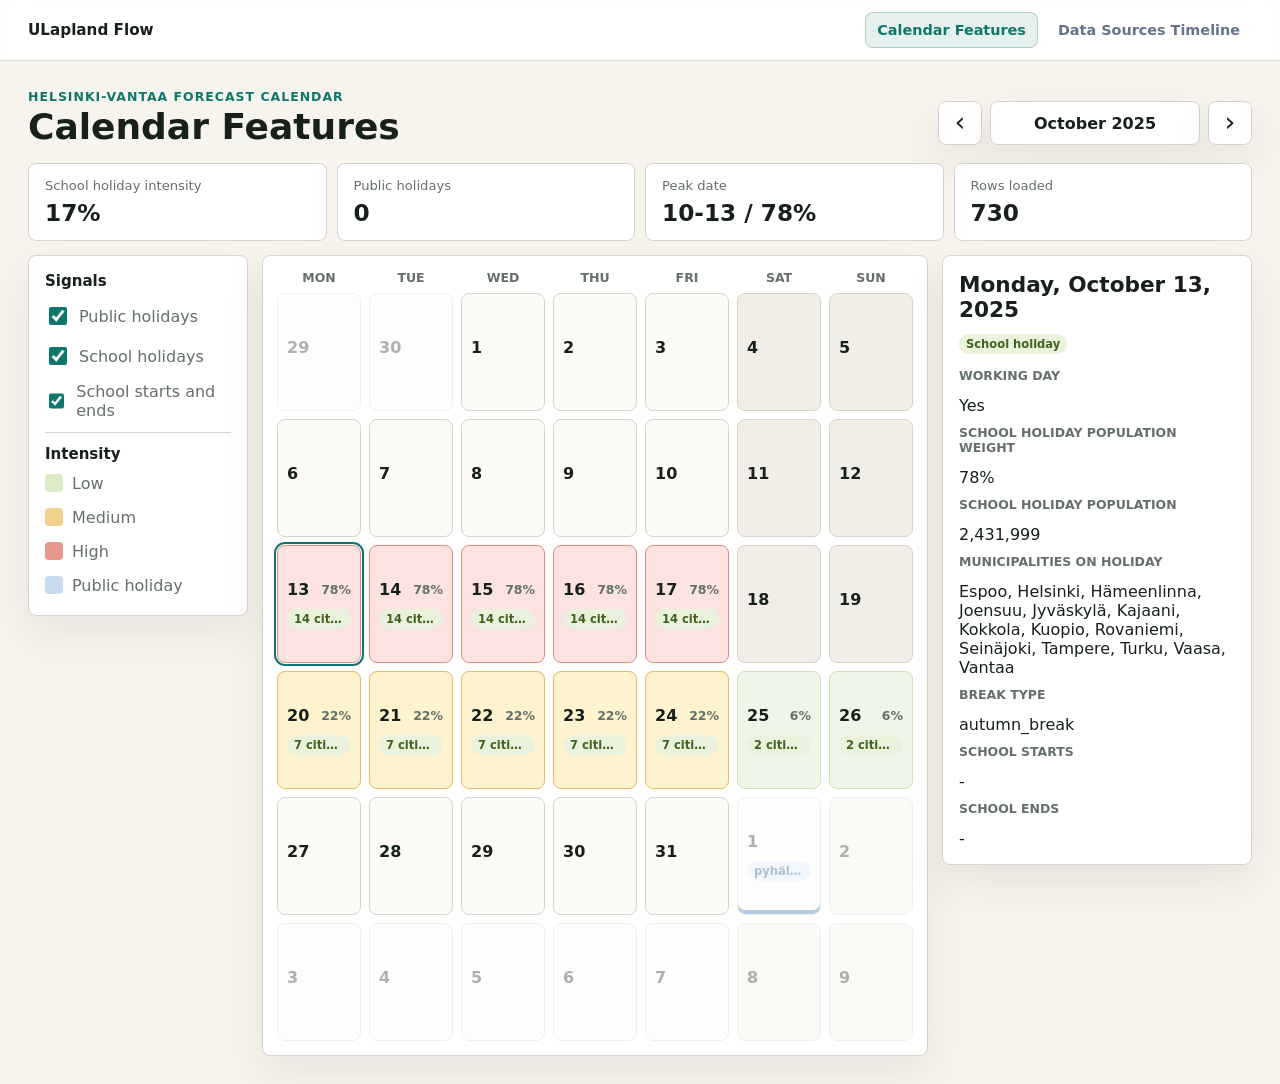
==== tools/calendar/index.html @ f5185acd "init" ====
<!doctype html>
<html lang="en">
  <head>
    <meta charset="utf-8">
    <meta name="viewport" content="width=device-width, initial-scale=1">
    <title>Calendar Features | ULapland Flow</title>
    <link rel="stylesheet" href="../../shared/site.css">
    <link rel="stylesheet" href="styles.css">
  </head>
  <body>
    <nav class="site-nav" aria-label="Tool selection">
      <div class="site-nav__inner">
        <a class="site-nav__brand" href="../../index.html">ULapland Flow</a>
        <div class="site-nav__links">
          <a class="site-nav__link" href="../calendar/" aria-current="page">Calendar Features</a>
          <a class="site-nav__link" href="../data-sources/">Data Sources Timeline</a>
        </div>
      </div>
    </nav>

    <main class="app-shell">
      <section class="toolbar" aria-label="Calendar controls">
        <div>
          <p class="eyebrow">Helsinki-Vantaa forecast calendar</p>
          <h1>Calendar Features</h1>
        </div>
        <div class="month-controls">
          <button class="icon-button" id="previousMonth" type="button" aria-label="Previous month">
            <span aria-hidden="true">‹</span>
          </button>
          <div class="current-month" id="currentMonth">Loading</div>
          <button class="icon-button" id="nextMonth" type="button" aria-label="Next month">
            <span aria-hidden="true">›</span>
          </button>
        </div>
      </section>

      <section class="summary-strip" aria-label="Month summary">
        <div>
          <span class="summary-label">School holiday intensity</span>
          <strong id="monthIntensity">0%</strong>
        </div>
        <div>
          <span class="summary-label">Public holidays</span>
          <strong id="monthPublicHolidays">0</strong>
        </div>
        <div>
          <span class="summary-label">Peak date</span>
          <strong id="monthPeakDate">-</strong>
        </div>
        <div>
          <span class="summary-label">Rows loaded</span>
          <strong id="rowsLoaded">0</strong>
        </div>
      </section>

      <section class="content-grid">
        <aside class="filters" aria-label="Display filters">
          <h2>Signals</h2>
          <label>
            <input id="showPublicHolidays" type="checkbox" checked>
            Public holidays
          </label>
          <label>
            <input id="showSchoolHolidays" type="checkbox" checked>
            School holidays
          </label>
          <label>
            <input id="showTermEvents" type="checkbox" checked>
            School starts and ends
          </label>

          <div class="legend" aria-label="Legend">
            <h2>Intensity</h2>
            <div><span class="swatch swatch-low"></span> Low</div>
            <div><span class="swatch swatch-mid"></span> Medium</div>
            <div><span class="swatch swatch-high"></span> High</div>
            <div><span class="swatch swatch-public"></span> Public holiday</div>
          </div>
        </aside>

        <section class="calendar-panel" aria-label="Calendar month view">
          <div class="weekdays" aria-hidden="true">
            <span>Mon</span>
            <span>Tue</span>
            <span>Wed</span>
            <span>Thu</span>
            <span>Fri</span>
            <span>Sat</span>
            <span>Sun</span>
          </div>
          <div class="calendar-grid" id="calendarGrid"></div>
        </section>

        <aside class="details" aria-label="Selected date details">
          <div class="details-date" id="detailsDate">Select a date</div>
          <div class="details-tags" id="detailsTags"></div>
          <dl id="detailsList"></dl>
        </aside>
      </section>
    </main>

    <script src="data/calendar_features.js"></script>
    <script src="app.js"></script>
  </body>
</html>
---- shared/site.css ----
:root {
  --site-nav-bg: rgba(255, 255, 255, 0.92);
  --site-nav-border: rgba(148, 163, 184, 0.35);
  --site-nav-ink: #17201b;
  --site-nav-muted: #64748b;
  --site-nav-active: #0f766e;
}

.site-nav {
  position: sticky;
  top: 0;
  z-index: 20;
  border-bottom: 1px solid var(--site-nav-border);
  background: var(--site-nav-bg);
  backdrop-filter: blur(14px);
}

.site-nav__inner {
  display: flex;
  align-items: center;
  justify-content: space-between;
  gap: 20px;
  max-width: 1440px;
  margin: 0 auto;
  padding: 12px 28px;
}

.site-nav__brand {
  color: var(--site-nav-ink);
  font-size: 0.95rem;
  font-weight: 850;
  text-decoration: none;
  white-space: nowrap;
}

.site-nav__links {
  display: flex;
  align-items: center;
  gap: 8px;
  flex-wrap: wrap;
  justify-content: flex-end;
}

.site-nav__link {
  display: inline-flex;
  align-items: center;
  min-height: 36px;
  padding: 7px 11px;
  border: 1px solid transparent;
  border-radius: 8px;
  color: var(--site-nav-muted);
  font-size: 0.9rem;
  font-weight: 750;
  text-decoration: none;
}

.site-nav__link:hover,
.site-nav__link:focus-visible {
  border-color: var(--site-nav-border);
  color: var(--site-nav-ink);
  outline: none;
}

.site-nav__link[aria-current="page"] {
  border-color: rgba(15, 118, 110, 0.25);
  background: rgba(15, 118, 110, 0.1);
  color: var(--site-nav-active);
}

.site-home {
  min-height: 100vh;
  margin: 0;
  background: #f7f8fc;
  color: #17201b;
  font-family: Inter, ui-sans-serif, system-ui, -apple-system, BlinkMacSystemFont, "Segoe UI", sans-serif;
}

.site-home__main {
  max-width: 1120px;
  margin: 0 auto;
  padding: 56px 28px;
}

.site-home__eyebrow {
  margin: 0 0 8px;
  color: #0f766e;
  font-size: 0.8rem;
  font-weight: 800;
  letter-spacing: 0.08em;
  text-transform: uppercase;
}

.site-home h1 {
  max-width: 760px;
  margin: 0;
  font-size: 2.6rem;
  line-height: 1.05;
}

.site-home__intro {
  max-width: 760px;
  margin: 16px 0 30px;
  color: #64748b;
  font-size: 1.05rem;
  line-height: 1.6;
}

.tool-grid {
  display: grid;
  grid-template-columns: repeat(2, minmax(0, 1fr));
  gap: 16px;
}

.tool-card {
  display: grid;
  min-height: 190px;
  padding: 20px;
  border: 1px solid rgba(148, 163, 184, 0.35);
  border-radius: 8px;
  background: #ffffff;
  color: inherit;
  text-decoration: none;
  box-shadow: 0 18px 40px rgba(15, 23, 42, 0.08);
}

.tool-card:hover,
.tool-card:focus-visible {
  border-color: rgba(15, 118, 110, 0.45);
  outline: 2px solid rgba(15, 118, 110, 0.22);
  outline-offset: 2px;
}

.tool-card__label {
  color: #0f766e;
  font-size: 0.78rem;
  font-weight: 800;
  letter-spacing: 0.08em;
  text-transform: uppercase;
}

.tool-card h2 {
  margin: 30px 0 8px;
  font-size: 1.45rem;
}

.tool-card p {
  margin: 0;
  color: #64748b;
  line-height: 1.55;
}

@media (max-width: 760px) {
  .site-nav__inner {
    align-items: stretch;
    flex-direction: column;
    gap: 10px;
    padding: 12px 16px;
  }

  .site-nav__links {
    justify-content: flex-start;
  }

  .site-home__main {
    padding: 36px 16px;
  }

  .site-home h1 {
    font-size: 2rem;
  }

  .tool-grid {
    grid-template-columns: 1fr;
  }
}
---- tools/calendar/styles.css ----
:root {
  color-scheme: light;
  --bg: #f7f4ee;
  --panel: #ffffff;
  --ink: #17201b;
  --muted: #657068;
  --line: #d8d3c8;
  --teal: #0f766e;
  --green: #6f9f39;
  --amber: #d08b1f;
  --red: #b94b42;
  --blue: #2c6faa;
  --shadow: 0 18px 40px rgba(36, 31, 21, 0.08);
}

* {
  box-sizing: border-box;
}

body {
  margin: 0;
  background: var(--bg);
  color: var(--ink);
  font-family: Inter, ui-sans-serif, system-ui, -apple-system, BlinkMacSystemFont, "Segoe UI", sans-serif;
}

button,
input {
  font: inherit;
}

.app-shell {
  min-height: 100vh;
  padding: 28px;
}

.toolbar,
.summary-strip,
.content-grid {
  max-width: 1440px;
  margin: 0 auto;
}

.toolbar {
  display: flex;
  align-items: end;
  justify-content: space-between;
  gap: 20px;
  padding-bottom: 18px;
}

.eyebrow {
  margin: 0 0 5px;
  color: var(--teal);
  font-size: 0.78rem;
  font-weight: 700;
  letter-spacing: 0.08em;
  text-transform: uppercase;
}

h1,
h2 {
  margin: 0;
}

h1 {
  font-size: 2.25rem;
  line-height: 1;
}

h2 {
  font-size: 0.94rem;
}

.month-controls {
  display: grid;
  grid-template-columns: 44px minmax(210px, auto) 44px;
  align-items: center;
  gap: 8px;
}

.icon-button {
  width: 44px;
  height: 44px;
  border: 1px solid var(--line);
  border-radius: 8px;
  background: var(--panel);
  color: var(--ink);
  cursor: pointer;
  box-shadow: var(--shadow);
}

.icon-button span {
  display: block;
  font-size: 1.7rem;
  line-height: 1;
  transform: translateY(-1px);
}

.current-month {
  min-height: 44px;
  display: grid;
  place-items: center;
  border: 1px solid var(--line);
  border-radius: 8px;
  background: var(--panel);
  font-weight: 800;
  box-shadow: var(--shadow);
}

.summary-strip {
  display: grid;
  grid-template-columns: repeat(4, minmax(0, 1fr));
  gap: 10px;
  margin-bottom: 14px;
}

.summary-strip > div {
  min-height: 72px;
  padding: 14px 16px;
  border: 1px solid var(--line);
  border-radius: 8px;
  background: var(--panel);
}

.summary-label {
  display: block;
  margin-bottom: 6px;
  color: var(--muted);
  font-size: 0.82rem;
}

.summary-strip strong {
  font-size: 1.45rem;
}

.content-grid {
  display: grid;
  grid-template-columns: 220px minmax(0, 1fr) 310px;
  gap: 14px;
  align-items: start;
}

.filters,
.calendar-panel,
.details {
  border: 1px solid var(--line);
  border-radius: 8px;
  background: var(--panel);
  box-shadow: var(--shadow);
}

.filters,
.details {
  padding: 16px;
}

.filters {
  display: grid;
  gap: 12px;
}

.filters label,
.legend div {
  display: flex;
  align-items: center;
  gap: 9px;
  min-height: 28px;
  color: var(--muted);
}

.filters input {
  width: 18px;
  height: 18px;
  accent-color: var(--teal);
}

.legend {
  display: grid;
  gap: 6px;
  padding-top: 12px;
  border-top: 1px solid var(--line);
}

.swatch {
  width: 18px;
  height: 18px;
  border-radius: 4px;
}

.swatch-low {
  background: #dcecc8;
}

.swatch-mid {
  background: #f1d28d;
}

.swatch-high {
  background: #e7978e;
}

.swatch-public {
  background: #c8dcf1;
}

.calendar-panel {
  padding: 14px;
  overflow: hidden;
}

.weekdays,
.calendar-grid {
  display: grid;
  grid-template-columns: repeat(7, minmax(0, 1fr));
}

.weekdays {
  gap: 8px;
  padding-bottom: 8px;
  color: var(--muted);
  font-size: 0.78rem;
  font-weight: 800;
  text-align: center;
  text-transform: uppercase;
}

.calendar-grid {
  gap: 8px;
}

.day {
  position: relative;
  min-height: 118px;
  padding: 9px;
  border: 1px solid var(--line);
  border-radius: 8px;
  background: #fbfaf6;
  color: var(--ink);
  cursor: pointer;
  text-align: left;
}

.day:hover,
.day:focus-visible,
.day.selected {
  outline: 2px solid var(--teal);
  outline-offset: 1px;
}

.day.outside {
  opacity: 0.35;
}

.day.weekend {
  background: #f0eee7;
}

.day.intensity-low {
  background: #eff6e7;
  border-color: #cfe2b6;
}

.day.intensity-mid {
  background: #fff2cf;
  border-color: #e3bd65;
}

.day.intensity-high {
  background: #fde3df;
  border-color: #df8b82;
}

.day.public-holiday {
  box-shadow: inset 0 -4px 0 var(--blue);
}

.day-number {
  display: flex;
  align-items: center;
  justify-content: space-between;
  gap: 8px;
  font-weight: 800;
}

.weight {
  color: var(--muted);
  font-size: 0.78rem;
  font-weight: 700;
}

.day-labels {
  display: grid;
  gap: 5px;
  margin-top: 10px;
}

.pill {
  width: fit-content;
  max-width: 100%;
  padding: 3px 7px;
  border-radius: 999px;
  background: #e8ece8;
  color: var(--ink);
  font-size: 0.72rem;
  font-weight: 700;
  overflow: hidden;
  text-overflow: ellipsis;
  white-space: nowrap;
}

.pill.public {
  background: #dceaf8;
  color: #174c75;
}

.pill.school {
  background: #eaf2dd;
  color: #3f641f;
}

.pill.event {
  background: #f7e7c8;
  color: #765113;
}

.details {
  min-height: 420px;
}

.details-date {
  font-size: 1.35rem;
  font-weight: 850;
}

.details-tags {
  display: flex;
  flex-wrap: wrap;
  gap: 6px;
  margin: 12px 0 14px;
}

.details dl {
  display: grid;
  grid-template-columns: 1fr;
  gap: 10px;
  margin: 0;
}

.details dt {
  color: var(--muted);
  font-size: 0.78rem;
  font-weight: 800;
  text-transform: uppercase;
}

.details dd {
  margin: 3px 0 0;
  overflow-wrap: anywhere;
}

@media (max-width: 1120px) {
  .content-grid {
    grid-template-columns: 1fr;
  }

  .filters {
    grid-template-columns: repeat(3, minmax(0, 1fr));
  }

  .legend {
    grid-column: 1 / -1;
    grid-template-columns: repeat(4, minmax(0, 1fr));
  }
}

@media (max-width: 760px) {
  .app-shell {
    padding: 16px;
  }

  .toolbar,
  .summary-strip {
    grid-template-columns: 1fr;
  }

  .toolbar {
    align-items: stretch;
    flex-direction: column;
  }

  .month-controls {
    grid-template-columns: 42px minmax(0, 1fr) 42px;
  }

  .summary-strip {
    display: grid;
    grid-template-columns: 1fr;
  }

  .filters,
  .legend {
    grid-template-columns: 1fr;
  }

  .calendar-panel {
    padding: 8px;
    overflow-x: auto;
  }

  .weekdays,
  .calendar-grid {
    min-width: 720px;
  }

  .day {
    min-height: 104px;
  }
}
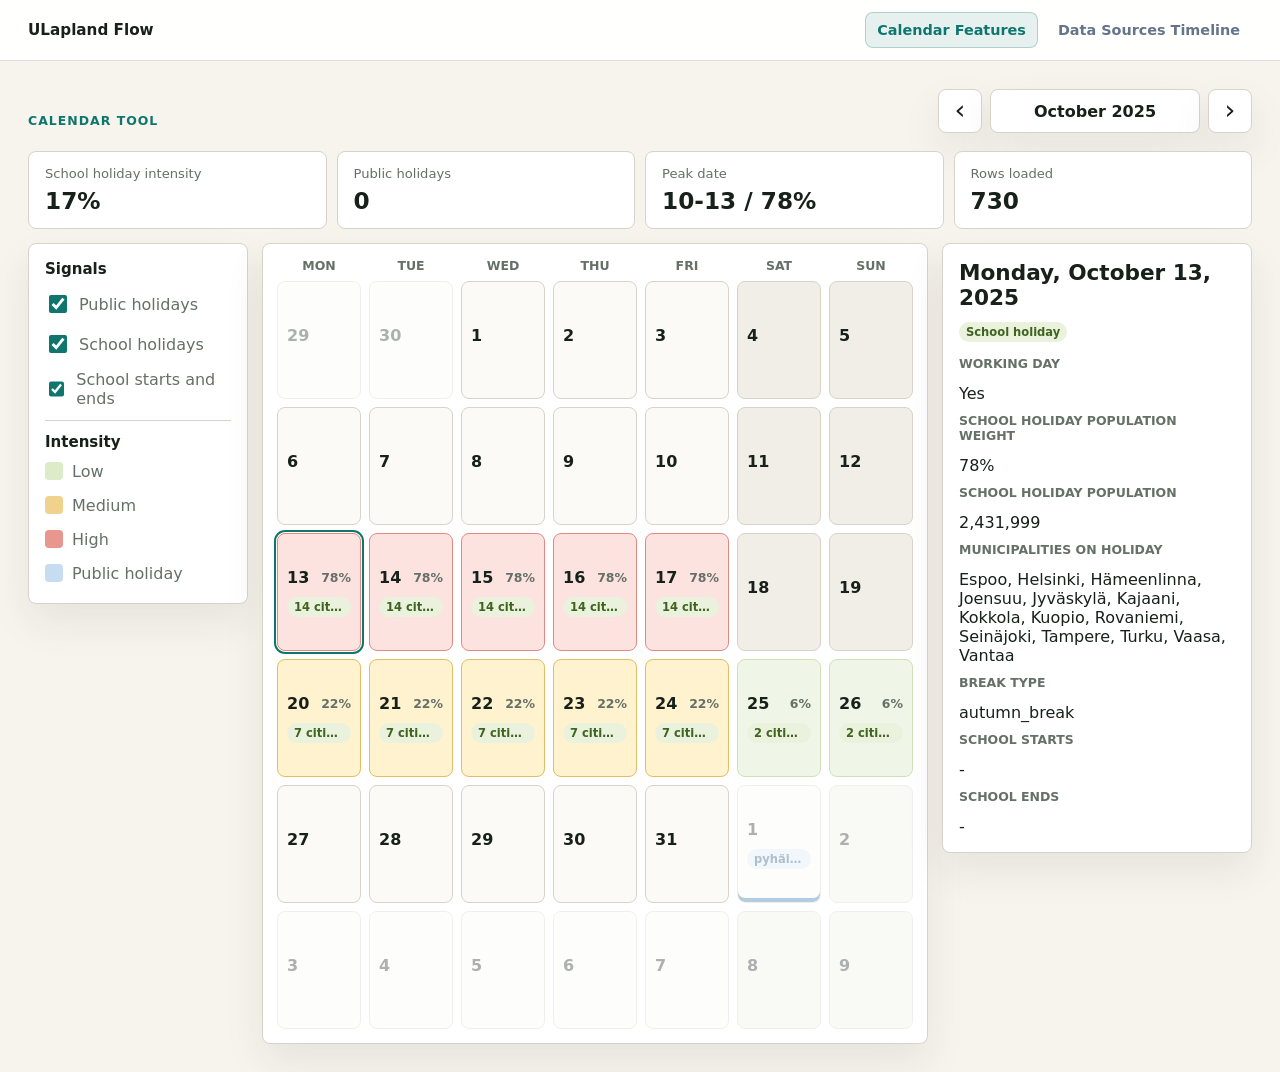
==== commit f519668f: "minor fix" ====
--- a/tools/calendar/index.html
+++ b/tools/calendar/index.html
@@ -21,8 +21,7 @@
     <main class="app-shell">
       <section class="toolbar" aria-label="Calendar controls">
         <div>
-          <p class="eyebrow">Helsinki-Vantaa forecast calendar</p>
-          <h1>Calendar Features</h1>
+          <p class="eyebrow">Calendar tool</p>
         </div>
         <div class="month-controls">
           <button class="icon-button" id="previousMonth" type="button" aria-label="Previous month">
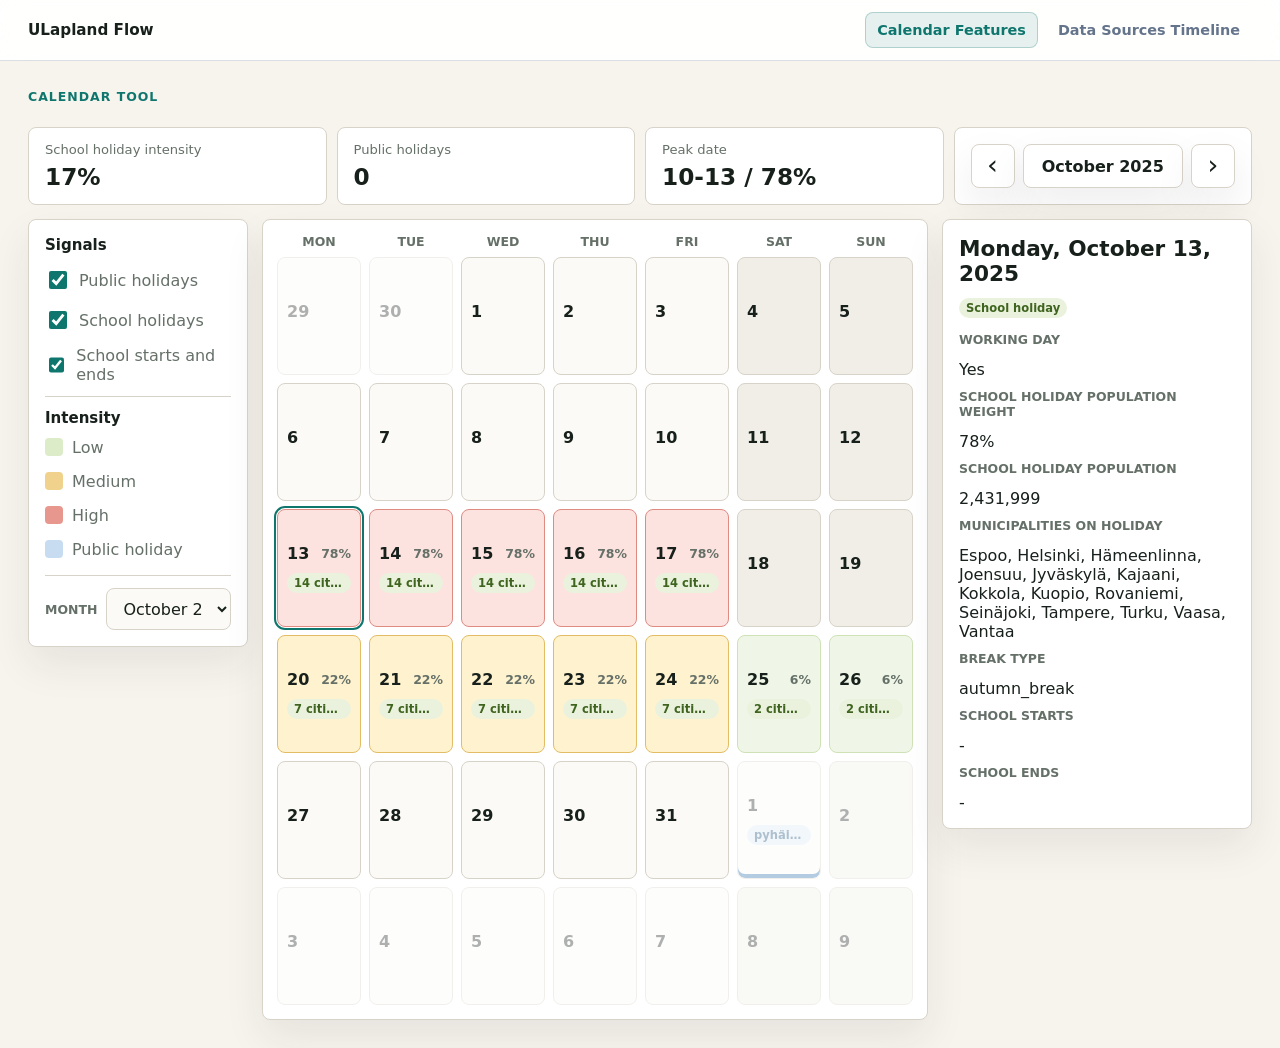
==== commit 7011973b: "expanded to 2023+, changelog, jump selector of the month" ====
--- a/tools/calendar/index.html
+++ b/tools/calendar/index.html
@@ -23,15 +23,6 @@
         <div>
           <p class="eyebrow">Calendar tool</p>
         </div>
-        <div class="month-controls">
-          <button class="icon-button" id="previousMonth" type="button" aria-label="Previous month">
-            <span aria-hidden="true">‹</span>
-          </button>
-          <div class="current-month" id="currentMonth">Loading</div>
-          <button class="icon-button" id="nextMonth" type="button" aria-label="Next month">
-            <span aria-hidden="true">›</span>
-          </button>
-        </div>
       </section>
 
       <section class="summary-strip" aria-label="Month summary">
@@ -47,9 +38,16 @@
           <span class="summary-label">Peak date</span>
           <strong id="monthPeakDate">-</strong>
         </div>
-        <div>
-          <span class="summary-label">Rows loaded</span>
-          <strong id="rowsLoaded">0</strong>
+        <div class="summary-month-control">
+          <div class="month-controls">
+            <button class="icon-button" id="previousMonth" type="button" aria-label="Previous month">
+              <span aria-hidden="true">&lsaquo;</span>
+            </button>
+            <div class="current-month" id="currentMonth">Loading</div>
+            <button class="icon-button" id="nextMonth" type="button" aria-label="Next month">
+              <span aria-hidden="true">&rsaquo;</span>
+            </button>
+          </div>
         </div>
       </section>
 
@@ -76,6 +74,11 @@
             <div><span class="swatch swatch-high"></span> High</div>
             <div><span class="swatch swatch-public"></span> Public holiday</div>
           </div>
+
+          <label class="month-jump">
+            <span>Month</span>
+            <select id="monthSelect" aria-label="Jump to month"></select>
+          </label>
         </aside>
 
         <section class="calendar-panel" aria-label="Calendar month view">
--- a/shared/site.css
+++ b/shared/site.css
@@ -149,6 +149,44 @@
   line-height: 1.55;
 }
 
+.changelog {
+  margin-top: 22px;
+  padding: 18px 20px;
+  border: 1px solid rgba(148, 163, 184, 0.35);
+  border-radius: 8px;
+  background: #ffffff;
+  box-shadow: 0 18px 40px rgba(15, 23, 42, 0.08);
+}
+
+.changelog h2 {
+  margin: 0 0 14px;
+  font-size: 1rem;
+}
+
+.changelog__entry {
+  display: grid;
+  grid-template-columns: 112px 150px minmax(0, 1fr);
+  gap: 14px;
+  align-items: start;
+  color: #64748b;
+  line-height: 1.5;
+}
+
+.changelog__entry time,
+.changelog__entry span {
+  color: #17201b;
+  font-weight: 800;
+}
+
+.changelog__entry ul {
+  margin: 0;
+  padding-left: 18px;
+}
+
+.changelog__entry li + li {
+  margin-top: 4px;
+}
+
 @media (max-width: 760px) {
   .site-nav__inner {
     align-items: stretch;
@@ -172,4 +210,9 @@
   .tool-grid {
     grid-template-columns: 1fr;
   }
-}
+
+  .changelog__entry {
+    grid-template-columns: 1fr;
+    gap: 4px;
+  }
+}
--- a/tools/calendar/styles.css
+++ b/tools/calendar/styles.css
@@ -25,7 +25,8 @@
 }
 
 button,
-input {
+input,
+select {
   font: inherit;
 }
 
@@ -79,6 +80,16 @@
   gap: 8px;
 }
 
+.summary-month-control {
+  display: grid;
+  align-items: center;
+}
+
+.summary-month-control .month-controls {
+  width: 100%;
+  grid-template-columns: 44px minmax(0, 1fr) 44px;
+}
+
 .icon-button {
   width: 44px;
   height: 44px;
@@ -173,6 +184,30 @@
   width: 18px;
   height: 18px;
   accent-color: var(--teal);
+}
+
+.month-jump {
+  display: grid;
+  gap: 8px;
+  padding-top: 12px;
+  border-top: 1px solid var(--line);
+}
+
+.month-jump span {
+  color: var(--muted);
+  font-size: 0.78rem;
+  font-weight: 800;
+  text-transform: uppercase;
+}
+
+.month-jump select {
+  width: 100%;
+  min-height: 42px;
+  border: 1px solid var(--line);
+  border-radius: 8px;
+  background: #fbfaf6;
+  color: var(--ink);
+  padding: 0 12px;
 }
 
 .legend {
@@ -372,6 +407,10 @@
     grid-column: 1 / -1;
     grid-template-columns: repeat(4, minmax(0, 1fr));
   }
+
+  .month-jump {
+    grid-column: 1 / -1;
+  }
 }
 
 @media (max-width: 760px) {
